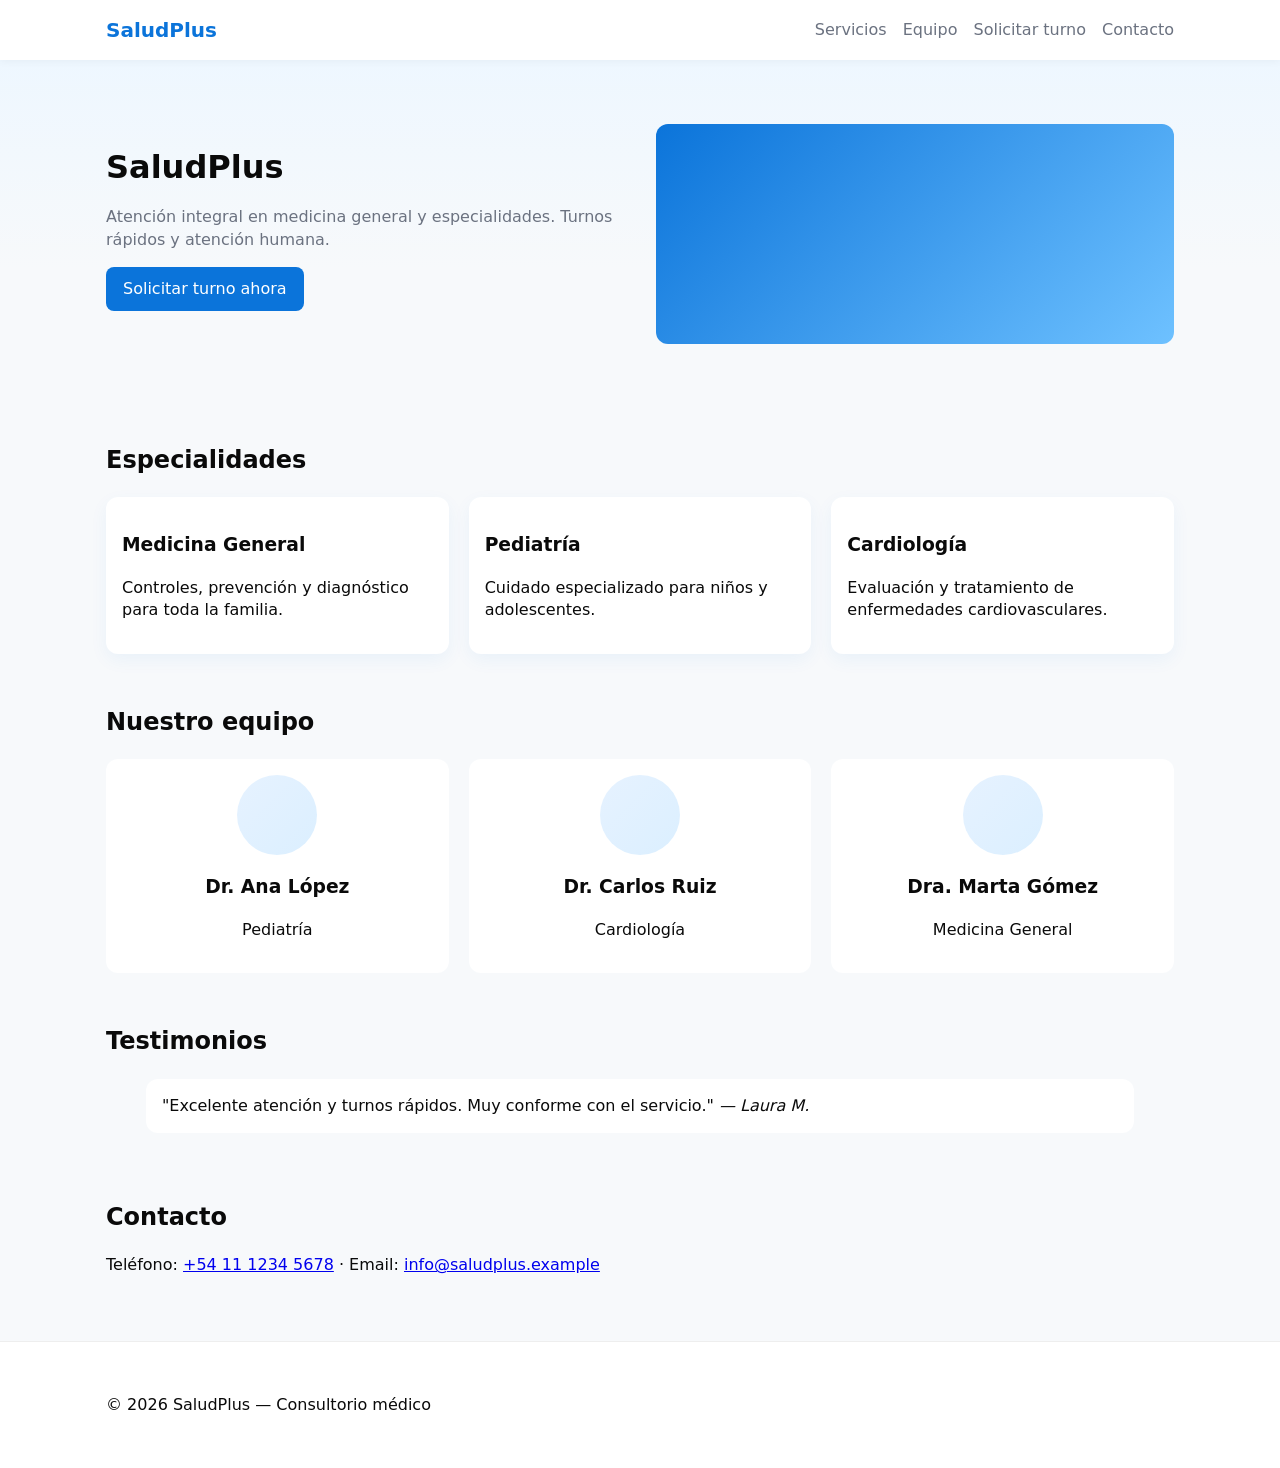
==== index.html @ 91ec7bbd "base esqueleto, todavía no están las imagenes ni nada responsivo." ====
<!doctype html>
<html lang="es">
	<head>
		<meta charset="utf-8" />
		<meta name="viewport" content="width=device-width, initial-scale=1" />
		<meta name="description" content="SaludPlus - Atención médica en diversas especialidades. Solicita turnos online de forma rápida y segura." />
		<title>SaludPlus - Consultorio Médico</title>
		<link rel="stylesheet" href="style.css" />
		<script defer src="script.js"></script>
	</head>
	<body>
		<a class="skip-link" href="#main">Saltar al contenido</a>

		<header class="site-header">
			<div class="container header-inner">
				<a class="logo" href="#">SaludPlus</a>
				<button class="nav-toggle" aria-controls="primary-navigation" aria-expanded="false" aria-label="Abrir menú">☰</button>
				<nav id="primary-navigation" class="primary-nav" aria-label="Navegación principal">
					<ul>
						<li><a href="#servicios">Servicios</a></li>
						<li><a href="#equipo">Equipo</a></li>
						<li><a href="#turnos" id="open-turno">Solicitar turno</a></li>
						<li><a href="#contacto">Contacto</a></li>
					</ul>
				</nav>
			</div>
		</header>

		<main id="main">
			<section class="hero">
				<div class="container hero-inner">
					<div class="hero-copy">
						<h1>SaludPlus</h1>
						<p>Atención integral en medicina general y especialidades. Turnos rápidos y atención humana.</p>
						<p><a class="btn primary" id="hero-turno">Solicitar turno ahora</a></p>
					</div>
					<div class="hero-visual" aria-hidden="true"></div>
				</div>
			</section>

			<section id="servicios" class="servicios container">
				<h2>Especialidades</h2>
				<div class="grid servicios-grid">
					<article class="card">
						<h3>Medicina General</h3>
						<p>Controles, prevención y diagnóstico para toda la familia.</p>
					</article>
					<article class="card">
						<h3>Pediatría</h3>
						<p>Cuidado especializado para niños y adolescentes.</p>
					</article>
					<article class="card">
						<h3>Cardiología</h3>
						<p>Evaluación y tratamiento de enfermedades cardiovasculares.</p>
					</article>
				</div>
			</section>

			<section id="equipo" class="equipo container">
				<h2>Nuestro equipo</h2>
				<div class="grid equipo-grid">
					<article class="profile">
						<div class="avatar" aria-hidden="true"></div>
						<h3>Dr. Ana López</h3>
						<p>Pediatría</p>
					</article>
					<article class="profile">
						<div class="avatar" aria-hidden="true"></div>
						<h3>Dr. Carlos Ruiz</h3>
						<p>Cardiología</p>
					</article>
					<article class="profile">
						<div class="avatar" aria-hidden="true"></div>
						<h3>Dra. Marta Gómez</h3>
						<p>Medicina General</p>
					</article>
				</div>
			</section>

			<section id="testimonios" class="testimonios container">
				<h2>Testimonios</h2>
				<blockquote>
					"Excelente atención y turnos rápidos. Muy conforme con el servicio."
					<cite>— Laura M.</cite>
				</blockquote>
			</section>

			<section id="contacto" class="contacto container">
				<h2>Contacto</h2>
				<p>Teléfono: <a href="tel:+541112345678">+54 11 1234 5678</a> · Email: <a href="mailto:info@saludplus.example">info@saludplus.example</a></p>
			</section>
		</main>

		<footer class="site-footer">
			<div class="container footer-inner">
				<p>© <span id="year"></span> SaludPlus — Consultorio médico</p>
			</div>
		</footer>

		<!-- Modal: Solicitar turno -->
		<div class="modal" id="modal-turno" aria-hidden="true" role="dialog" aria-modal="true" aria-labelledby="modal-title">
			<div class="modal-content">
				<button class="modal-close" aria-label="Cerrar">✕</button>
				<h3 id="modal-title">Solicitar turno</h3>
				<form id="form-turno" novalidate>
					<label>Nombre completo<input name="nombre" type="text" required /></label>
					<label>Teléfono<input name="telefono" type="tel" required /></label>
					<label>Email<input name="email" type="email" required /></label>
					<label>Especialidad
						<select name="especialidad" required>
							<option value="">Seleccionar</option>
							<option>Medicina General</option>
							<option>Pediatría</option>
							<option>Cardiología</option>
						</select>
					</label>
					<label>Fecha<input name="fecha" type="date" required /></label>
					<label>Hora<input name="hora" type="time" required /></label>
					<label>Comentario<textarea name="comentario" rows="3"></textarea></label>
					<div class="form-actions">
						<button type="submit" class="btn primary">Enviar solicitud</button>
						<button type="button" class="btn" id="cancel-turno">Cancelar</button>
					</div>
					<p class="form-status" aria-live="polite"></p>
				</form>
			</div>
		</div>

	</body>
</html>
---- style.css ----
:root{
	--bg:#f7f9fb;
	--card:#ffffff;
	--primary:#0b74da;
	--muted:#6b7280;
	--radius:12px;
	--max-width:1100px;
	--gap:1.25rem;
	font-family: Inter, system-ui, -apple-system, 'Segoe UI', Roboto, 'Helvetica Neue', Arial;
}

*{box-sizing:border-box}
html,body{height:100%}
body{margin:0;background:var(--bg);color:#0a0a0a;line-height:1.4}

.container{max-width:var(--max-width);margin:0 auto;padding:1rem}
.header-inner, .footer-inner{display:flex;align-items:center;justify-content:space-between}

.skip-link{position:absolute;left:-9999px;top:auto;width:1px;height:1px;overflow:hidden}
.skip-link:focus{left:0;top:0;width:auto;height:auto;padding:.5rem;background:#fff;border:1px solid #ddd}

.site-header{background:#fff;box-shadow:0 2px 8px rgba(10,10,10,.04);position:sticky;top:0;z-index:50}
.logo{font-weight:700;color:var(--primary);text-decoration:none;font-size:1.25rem}

.primary-nav ul{list-style:none;margin:0;padding:0;display:flex;gap:1rem}
.primary-nav a{text-decoration:none;color:var(--muted)}
.nav-toggle{display:none;background:transparent;border:0;font-size:1.25rem}

.hero{padding:3rem 0;background:linear-gradient(180deg, #eef7ff 0%, transparent 60%)}
.hero-inner{display:grid;grid-template-columns:1fr 1fr;gap:2rem;align-items:center}
.hero-copy h1{font-size:2rem;margin:.25rem 0}
.hero-copy p{color:var(--muted)}
.hero-visual{height:220px;background:linear-gradient(135deg,var(--primary),#6ec1ff);border-radius:12px}

.grid{display:grid;gap:var(--gap)}
.servicios-grid{grid-template-columns:repeat(3,1fr)}
.card{background:var(--card);padding:1rem;border-radius:var(--radius);box-shadow:0 6px 18px rgba(11,116,218,0.06)}

.equipo-grid{grid-template-columns:repeat(3,1fr)}
.profile{background:var(--card);padding:1rem;border-radius:var(--radius);text-align:center}
.avatar{height:80px;width:80px;border-radius:50%;background:linear-gradient(135deg,#e6f2ff,#dbefff);margin:0 auto 0.5rem}

.testimonios blockquote{background:var(--card);padding:1rem;border-radius:var(--radius)}

.site-footer{padding:1.25rem 0;background:#fff;margin-top:2rem;border-top:1px solid #eee}

.btn{display:inline-block;padding:.6rem 1rem;border-radius:8px;border:1px solid transparent;background:transparent;cursor:pointer}
.btn.primary{background:var(--primary);color:#fff}

/* Modal */
.modal{position:fixed;inset:0;display:none;align-items:center;justify-content:center;background:rgba(4,6,8,0.45);padding:1rem}
.modal[aria-hidden="false"]{display:flex}
.modal-content{background:var(--card);padding:1rem;border-radius:12px;max-width:480px;width:100%}
.modal-close{float:right;border:0;background:transparent;font-size:1.1rem}
.modal form label{display:block;margin:.5rem 0}
.form-actions{display:flex;gap:.5rem;justify-content:flex-end;margin-top:.75rem}
.form-status{color:var(--muted);font-size:.95rem;margin-top:.5rem}

/* Responsive */
@media (max-width:900px){
	.hero-inner{grid-template-columns:1fr}
	.servicios-grid,.equipo-grid{grid-template-columns:1fr}
}
@media (max-width:700px){
	.primary-nav{position:absolute;right:1rem;top:64px;background:#fff;padding:1rem;border-radius:8px;box-shadow:0 8px 24px rgba(0,0,0,.08);display:none}
	.primary-nav[data-open="true"]{display:block}
	.nav-toggle{display:inline-block}
}
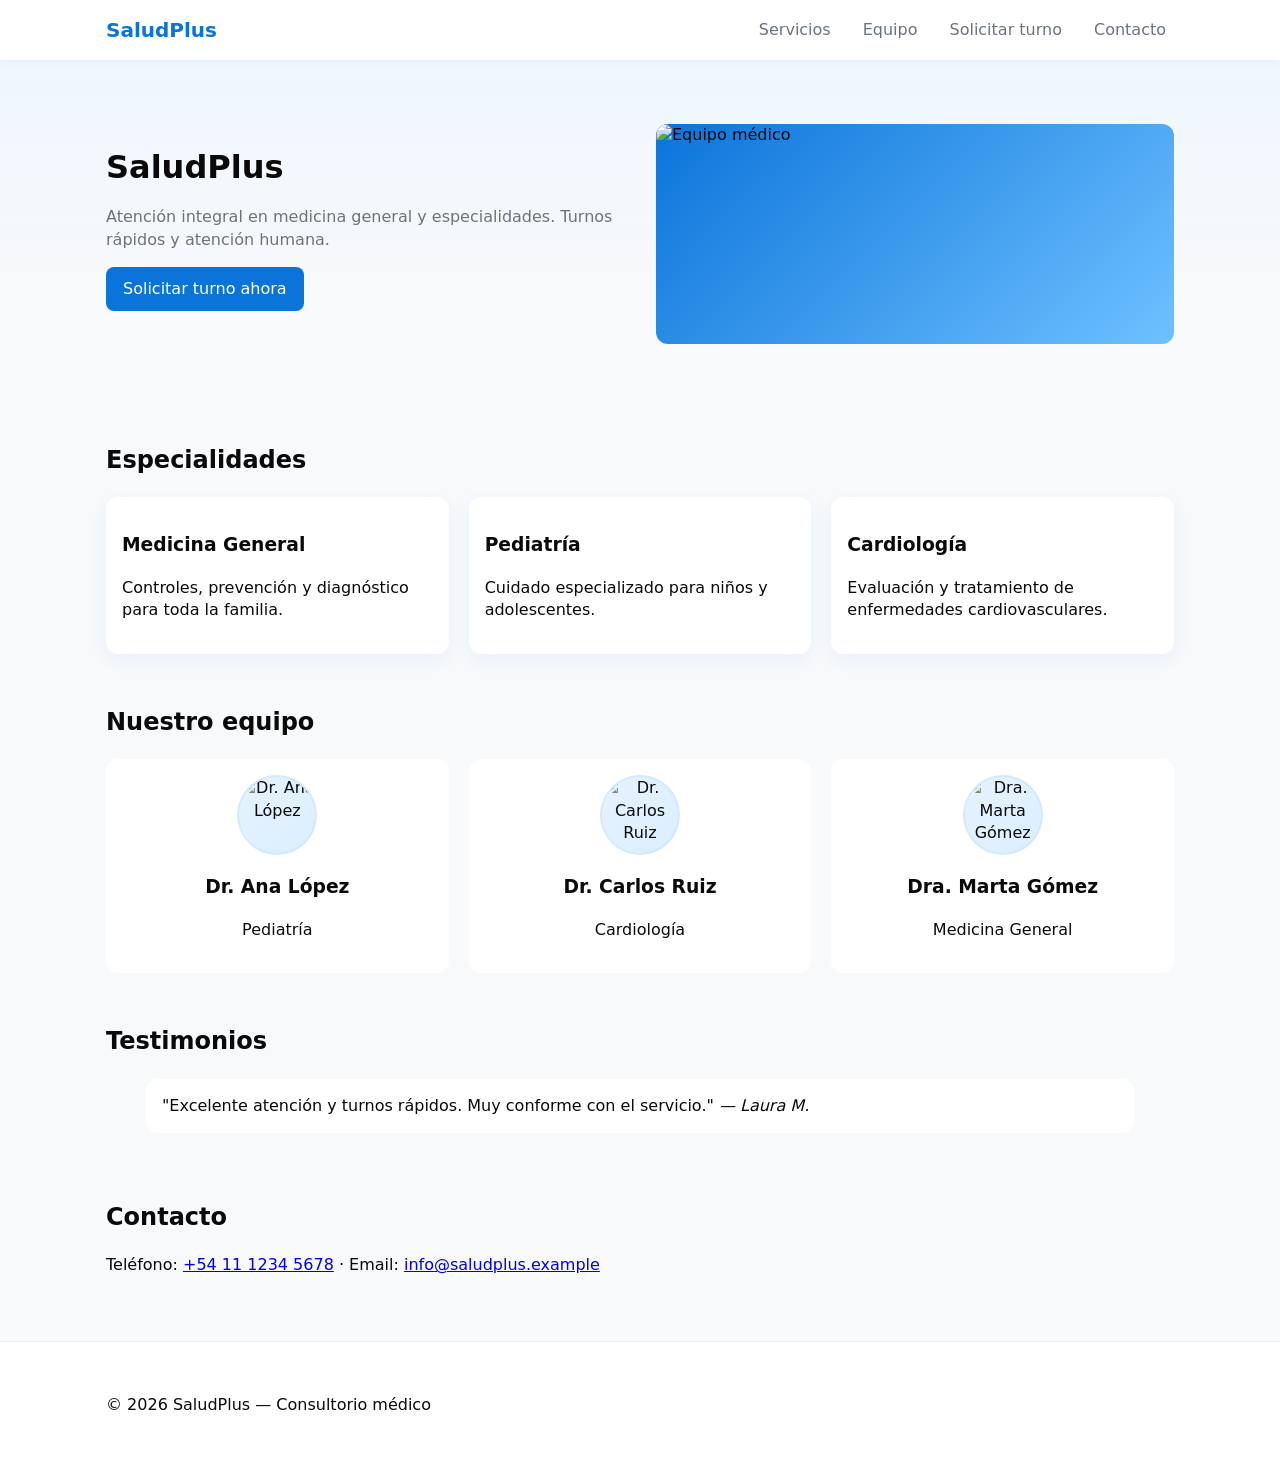
==== commit d0a1504a: "header responsive y avatares integrados (referencias a fotos locales)" ====
--- a/index.html
+++ b/index.html
@@ -34,7 +34,9 @@
 						<p>Atención integral en medicina general y especialidades. Turnos rápidos y atención humana.</p>
 						<p><a class="btn primary" id="hero-turno">Solicitar turno ahora</a></p>
 					</div>
-					<div class="hero-visual" aria-hidden="true"></div>
+					<div class="hero-visual" aria-hidden="true">
+						<img src="images/doctor%204.jpg" alt="Equipo médico" />
+					</div>
 				</div>
 			</section>
 
@@ -60,17 +62,17 @@
 				<h2>Nuestro equipo</h2>
 				<div class="grid equipo-grid">
 					<article class="profile">
-						<div class="avatar" aria-hidden="true"></div>
+						<img class="avatar" src="images/doctor%201.jpg" alt="Dr. Ana López" />
 						<h3>Dr. Ana López</h3>
 						<p>Pediatría</p>
 					</article>
 					<article class="profile">
-						<div class="avatar" aria-hidden="true"></div>
+						<img class="avatar" src="images/doctor%202.jpg" alt="Dr. Carlos Ruiz" />
 						<h3>Dr. Carlos Ruiz</h3>
 						<p>Cardiología</p>
 					</article>
 					<article class="profile">
-						<div class="avatar" aria-hidden="true"></div>
+						<img class="avatar" src="images/doctor%203.jpg" alt="Dra. Marta Gómez" />
 						<h3>Dra. Marta Gómez</h3>
 						<p>Medicina General</p>
 					</article>
--- a/style.css
+++ b/style.css
@@ -23,14 +23,16 @@
 .logo{font-weight:700;color:var(--primary);text-decoration:none;font-size:1.25rem}
 
 .primary-nav ul{list-style:none;margin:0;padding:0;display:flex;gap:1rem}
-.primary-nav a{text-decoration:none;color:var(--muted)}
+.primary-nav a{text-decoration:none;color:var(--muted);padding:.35rem .5rem;border-radius:6px}
+.primary-nav a:focus,.primary-nav a:hover{background:rgba(11,116,218,0.06);color:var(--primary);outline:none}
 .nav-toggle{display:none;background:transparent;border:0;font-size:1.25rem}
 
 .hero{padding:3rem 0;background:linear-gradient(180deg, #eef7ff 0%, transparent 60%)}
 .hero-inner{display:grid;grid-template-columns:1fr 1fr;gap:2rem;align-items:center}
 .hero-copy h1{font-size:2rem;margin:.25rem 0}
 .hero-copy p{color:var(--muted)}
-.hero-visual{height:220px;background:linear-gradient(135deg,var(--primary),#6ec1ff);border-radius:12px}
+.hero-visual{height:220px;border-radius:12px;overflow:hidden;display:flex;align-items:center;justify-content:center;background:linear-gradient(135deg,var(--primary),#6ec1ff)}
+.hero-visual img{width:100%;height:100%;object-fit:cover;display:block}
 
 .grid{display:grid;gap:var(--gap)}
 .servicios-grid{grid-template-columns:repeat(3,1fr)}
@@ -38,7 +40,8 @@
 
 .equipo-grid{grid-template-columns:repeat(3,1fr)}
 .profile{background:var(--card);padding:1rem;border-radius:var(--radius);text-align:center}
-.avatar{height:80px;width:80px;border-radius:50%;background:linear-gradient(135deg,#e6f2ff,#dbefff);margin:0 auto 0.5rem}
+.avatar{height:80px;width:80px;border-radius:50%;overflow:hidden;margin:0 auto 0.5rem;display:block;border:2px solid rgba(11,116,218,0.06);background:linear-gradient(135deg,#e6f2ff,#dbefff)}
+.avatar img{width:100%;height:100%;display:block;object-fit:cover}
 
 .testimonios blockquote{background:var(--card);padding:1rem;border-radius:var(--radius)}
 
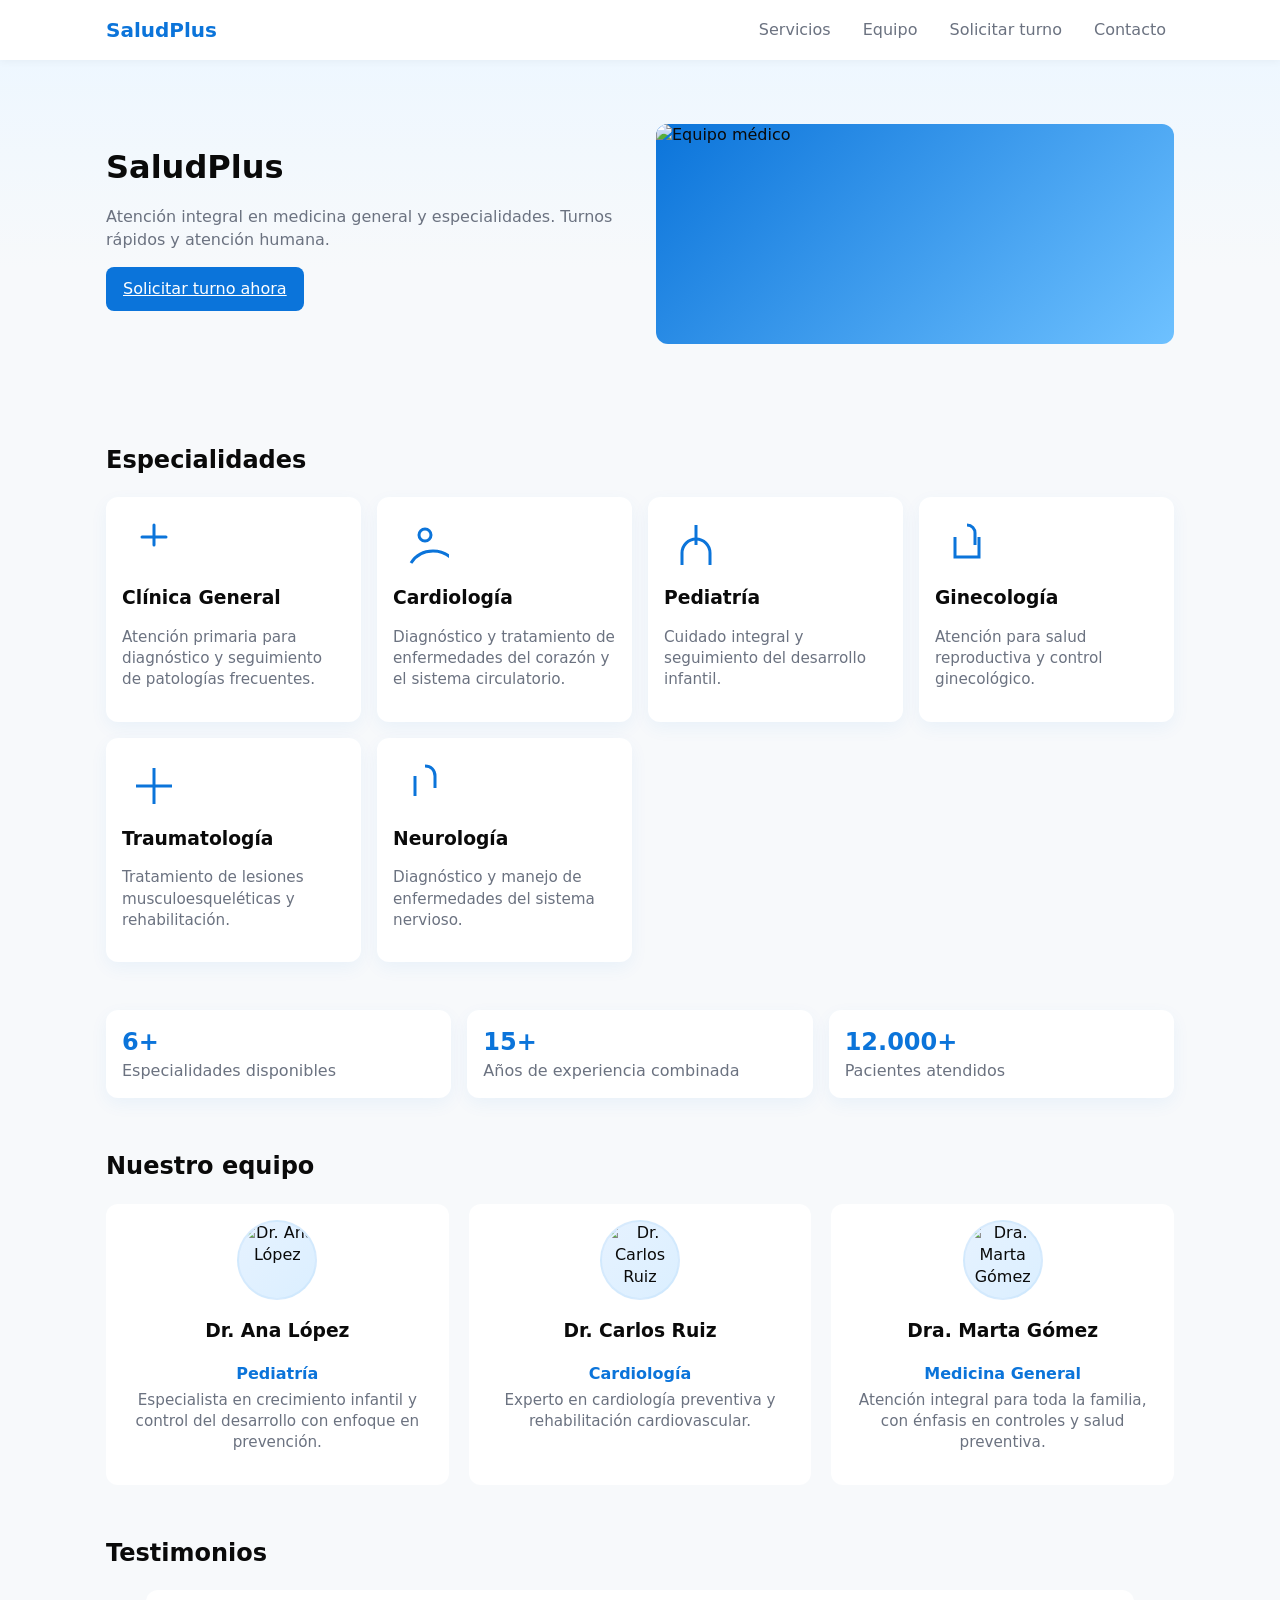
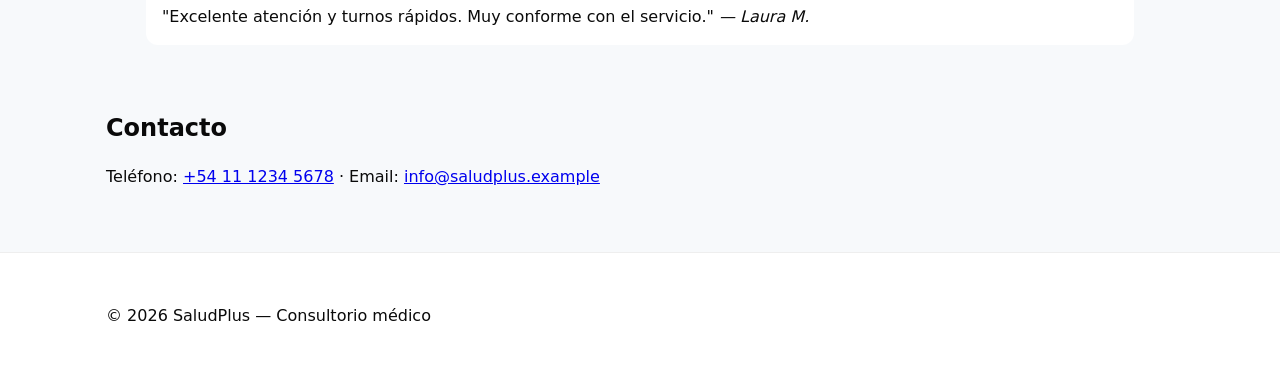
==== commit b007cb78: "turnos en página separada, grid de especialidades (6), highlights y bios de médicos" ====
--- a/index.html
+++ b/index.html
@@ -19,7 +19,7 @@
 					<ul>
 						<li><a href="#servicios">Servicios</a></li>
 						<li><a href="#equipo">Equipo</a></li>
-						<li><a href="#turnos" id="open-turno">Solicitar turno</a></li>
+						<li><a href="turnos.html">Solicitar turno</a></li>
 						<li><a href="#contacto">Contacto</a></li>
 					</ul>
 				</nav>
@@ -32,7 +32,7 @@
 					<div class="hero-copy">
 						<h1>SaludPlus</h1>
 						<p>Atención integral en medicina general y especialidades. Turnos rápidos y atención humana.</p>
-						<p><a class="btn primary" id="hero-turno">Solicitar turno ahora</a></p>
+						<p><a class="btn primary" href="turnos.html">Solicitar turno ahora</a></p>
 					</div>
 					<div class="hero-visual" aria-hidden="true">
 						<img src="images/doctor%204.jpg" alt="Equipo médico" />
@@ -43,18 +43,65 @@
 			<section id="servicios" class="servicios container">
 				<h2>Especialidades</h2>
 				<div class="grid servicios-grid">
-					<article class="card">
-						<h3>Medicina General</h3>
-						<p>Controles, prevención y diagnóstico para toda la familia.</p>
+					<article class="card servicio">
+						<div class="icon" aria-hidden="true">
+							<svg width="48" height="48" viewBox="0 0 24 24" fill="none" xmlns="http://www.w3.org/2000/svg"><path d="M12 2v10" stroke="#0B74DA" stroke-width="1.5" stroke-linecap="round" stroke-linejoin="round"/><path d="M6 8h12" stroke="#0B74DA" stroke-width="1.5" stroke-linecap="round" stroke-linejoin="round"/></svg>
+						</div>
+						<h3>Clínica General</h3>
+						<p>Atención primaria para diagnóstico y seguimiento de patologías frecuentes.</p>
 					</article>
-					<article class="card">
+					<article class="card servicio">
+						<div class="icon" aria-hidden="true">
+							<svg width="48" height="48" viewBox="0 0 24 24" fill="none"><circle cx="12" cy="7" r="3" stroke="#0B74DA" stroke-width="1.5"/><path d="M5 21c2.5-4 6.5-6 11-6s8.5 2 11 6" stroke="#0B74DA" stroke-width="1.5"/></svg>
+						</div>
+						<h3>Cardiología</h3>
+						<p>Diagnóstico y tratamiento de enfermedades del corazón y el sistema circulatorio.</p>
+					</article>
+					<article class="card servicio">
+						<div class="icon" aria-hidden="true">
+							<svg width="48" height="48" viewBox="0 0 24 24" fill="none"><path d="M12 2v10" stroke="#0B74DA" stroke-width="1.5"/><path d="M5 22v-6a7 7 0 0114 0v6" stroke="#0B74DA" stroke-width="1.5"/></svg>
+						</div>
 						<h3>Pediatría</h3>
-						<p>Cuidado especializado para niños y adolescentes.</p>
+						<p>Cuidado integral y seguimiento del desarrollo infantil.</p>
 					</article>
-					<article class="card">
-						<h3>Cardiología</h3>
-						<p>Evaluación y tratamiento de enfermedades cardiovasculares.</p>
+					<article class="card servicio">
+						<div class="icon" aria-hidden="true">
+							<svg width="48" height="48" viewBox="0 0 24 24" fill="none"><path d="M12 2c2.5 0 4 2 4 4v6" stroke="#0B74DA" stroke-width="1.5"/><path d="M6 8v10h12V8" stroke="#0B74DA" stroke-width="1.5"/></svg>
+						</div>
+						<h3>Ginecología</h3>
+						<p>Atención para salud reproductiva y control ginecológico.</p>
 					</article>
+					<article class="card servicio">
+						<div class="icon" aria-hidden="true">
+							<svg width="48" height="48" viewBox="0 0 24 24" fill="none"><path d="M3 12h18" stroke="#0B74DA" stroke-width="1.5"/><path d="M12 3v18" stroke="#0B74DA" stroke-width="1.5"/></svg>
+						</div>
+						<h3>Traumatología</h3>
+						<p>Tratamiento de lesiones musculoesqueléticas y rehabilitación.</p>
+					</article>
+					<article class="card servicio">
+						<div class="icon" aria-hidden="true">
+							<svg width="48" height="48" viewBox="0 0 24 24" fill="none"><path d="M12 2c3 0 5 2 5 5v6" stroke="#0B74DA" stroke-width="1.5"/><path d="M7 7v10" stroke="#0B74DA" stroke-width="1.5"/></svg>
+						</div>
+						<h3>Neurología</h3>
+						<p>Diagnóstico y manejo de enfermedades del sistema nervioso.</p>
+					</article>
+				</div>
+			</section>
+
+			<section class="highlights container" aria-label="Datos destacados">
+				<div class="grid highlights-grid">
+					<div class="highlight card">
+						<h3>6+</h3>
+						<p>Especialidades disponibles</p>
+					</div>
+					<div class="highlight card">
+						<h3>15+</h3>
+						<p>Años de experiencia combinada</p>
+					</div>
+					<div class="highlight card">
+						<h3>12.000+</h3>
+						<p>Pacientes atendidos</p>
+					</div>
 				</div>
 			</section>
 
@@ -64,17 +111,20 @@
 					<article class="profile">
 						<img class="avatar" src="images/doctor%201.jpg" alt="Dr. Ana López" />
 						<h3>Dr. Ana López</h3>
-						<p>Pediatría</p>
+						<p class="specialidad">Pediatría</p>
+						<p class="bio">Especialista en crecimiento infantil y control del desarrollo con enfoque en prevención.</p>
 					</article>
 					<article class="profile">
 						<img class="avatar" src="images/doctor%202.jpg" alt="Dr. Carlos Ruiz" />
 						<h3>Dr. Carlos Ruiz</h3>
-						<p>Cardiología</p>
+						<p class="specialidad">Cardiología</p>
+						<p class="bio">Experto en cardiología preventiva y rehabilitación cardiovascular.</p>
 					</article>
 					<article class="profile">
 						<img class="avatar" src="images/doctor%203.jpg" alt="Dra. Marta Gómez" />
 						<h3>Dra. Marta Gómez</h3>
-						<p>Medicina General</p>
+						<p class="specialidad">Medicina General</p>
+						<p class="bio">Atención integral para toda la familia, con énfasis en controles y salud preventiva.</p>
 					</article>
 				</div>
 			</section>
@@ -99,34 +149,7 @@
 			</div>
 		</footer>
 
-		<!-- Modal: Solicitar turno -->
-		<div class="modal" id="modal-turno" aria-hidden="true" role="dialog" aria-modal="true" aria-labelledby="modal-title">
-			<div class="modal-content">
-				<button class="modal-close" aria-label="Cerrar">✕</button>
-				<h3 id="modal-title">Solicitar turno</h3>
-				<form id="form-turno" novalidate>
-					<label>Nombre completo<input name="nombre" type="text" required /></label>
-					<label>Teléfono<input name="telefono" type="tel" required /></label>
-					<label>Email<input name="email" type="email" required /></label>
-					<label>Especialidad
-						<select name="especialidad" required>
-							<option value="">Seleccionar</option>
-							<option>Medicina General</option>
-							<option>Pediatría</option>
-							<option>Cardiología</option>
-						</select>
-					</label>
-					<label>Fecha<input name="fecha" type="date" required /></label>
-					<label>Hora<input name="hora" type="time" required /></label>
-					<label>Comentario<textarea name="comentario" rows="3"></textarea></label>
-					<div class="form-actions">
-						<button type="submit" class="btn primary">Enviar solicitud</button>
-						<button type="button" class="btn" id="cancel-turno">Cancelar</button>
-					</div>
-					<p class="form-status" aria-live="polite"></p>
-				</form>
-			</div>
-		</div>
+		<!-- Turnos ahora en página separada: turnos.html -->
 
 	</body>
 </html>
--- a/style.css
+++ b/style.css
@@ -35,12 +35,22 @@
 .hero-visual img{width:100%;height:100%;object-fit:cover;display:block}
 
 .grid{display:grid;gap:var(--gap)}
-.servicios-grid{grid-template-columns:repeat(3,1fr)}
+.servicios-grid{display:grid;grid-template-columns:repeat(auto-fit,minmax(220px,1fr));gap:1rem}
+.servicio .icon{height:64px;width:64px;display:flex;align-items:center;justify-content:center;margin-bottom:.5rem}
+.servicio h3{margin:.25rem 0}
+.servicio p{color:var(--muted);font-size:.95rem}
+
+.highlights-grid{display:grid;grid-template-columns:repeat(3,1fr);gap:1rem;margin-top:1rem}
+.highlight h3{margin:0;font-size:1.5rem;color:var(--primary)}
+.highlight p{margin:0;color:var(--muted)}
 .card{background:var(--card);padding:1rem;border-radius:var(--radius);box-shadow:0 6px 18px rgba(11,116,218,0.06)}
 
 .equipo-grid{grid-template-columns:repeat(3,1fr)}
 .profile{background:var(--card);padding:1rem;border-radius:var(--radius);text-align:center}
 .avatar{height:80px;width:80px;border-radius:50%;overflow:hidden;margin:0 auto 0.5rem;display:block;border:2px solid rgba(11,116,218,0.06);background:linear-gradient(135deg,#e6f2ff,#dbefff)}
+.avatar img{width:100%;height:100%;display:block;object-fit:cover}
+.specialidad{font-weight:600;color:var(--primary);margin:0.25rem 0}
+.bio{color:var(--muted);font-size:.95rem;margin-top:.25rem}
 .avatar img{width:100%;height:100%;display:block;object-fit:cover}
 
 .testimonios blockquote{background:var(--card);padding:1rem;border-radius:var(--radius)}
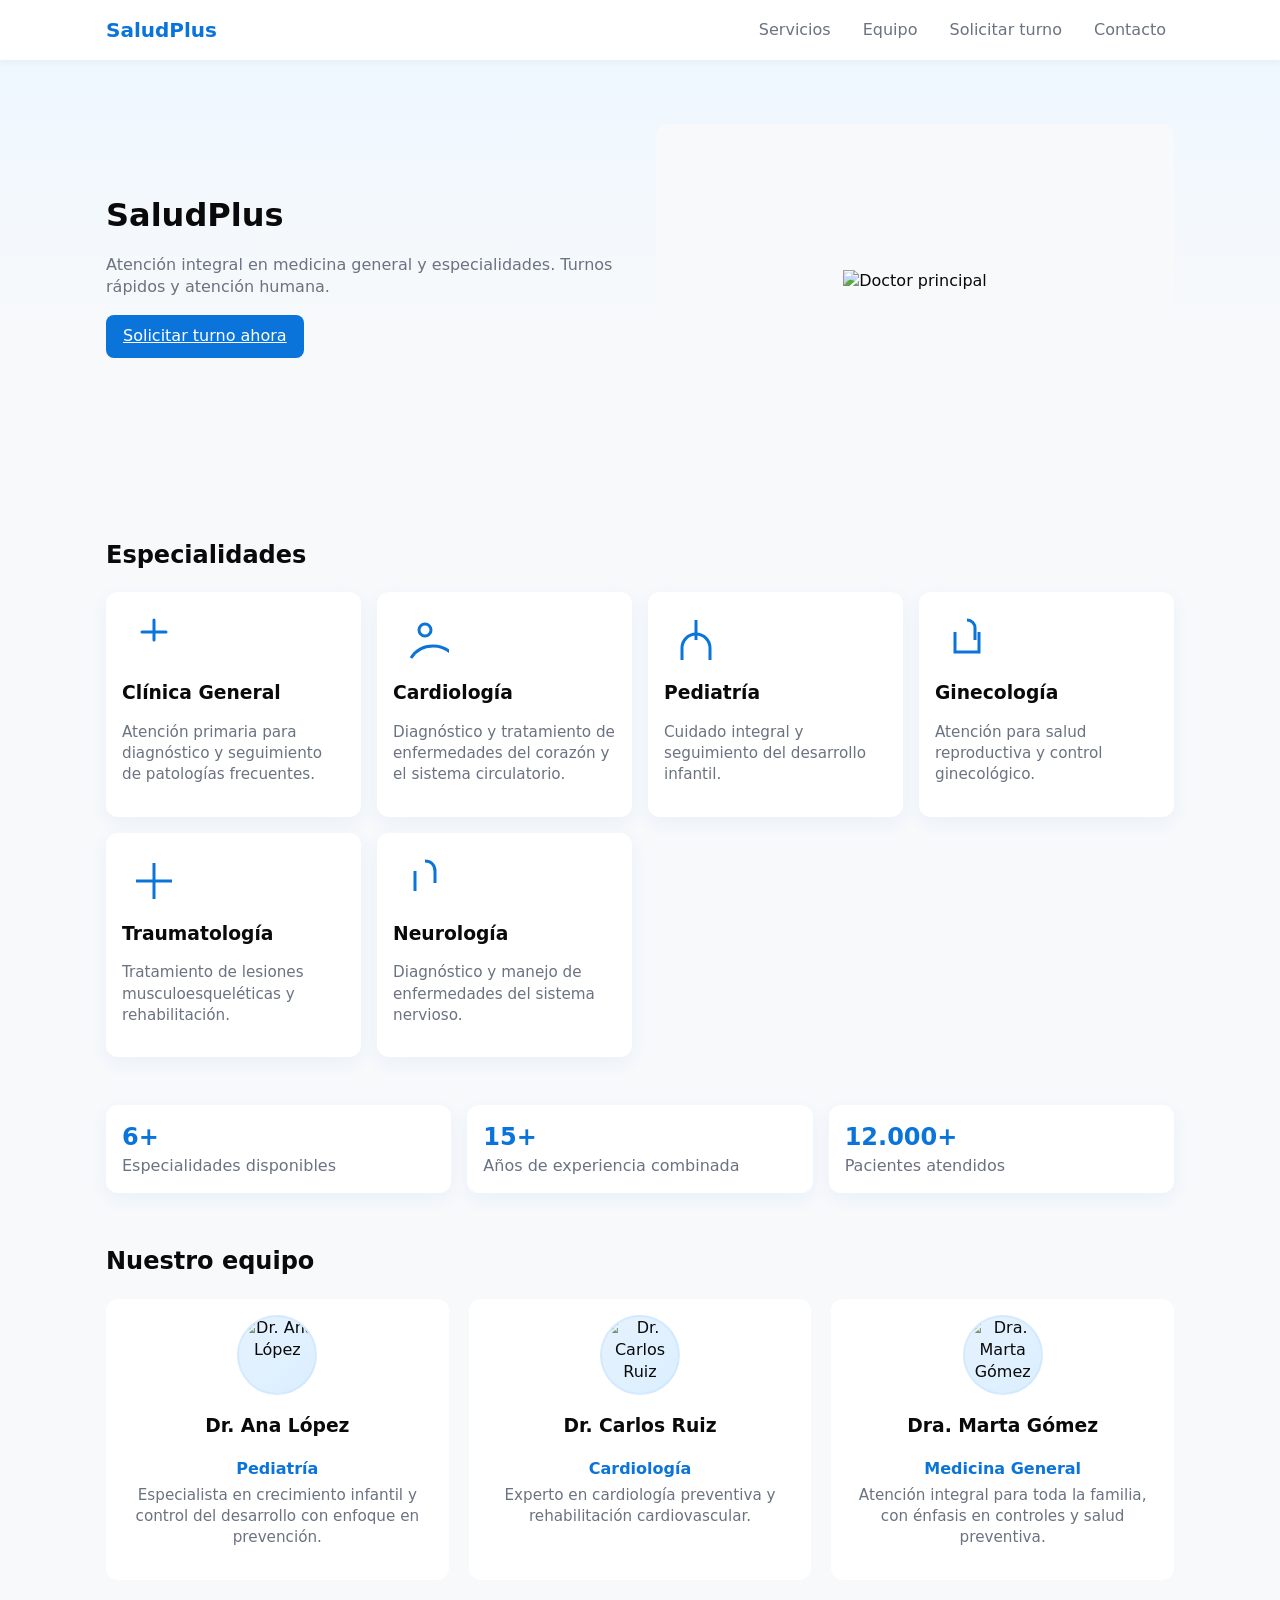
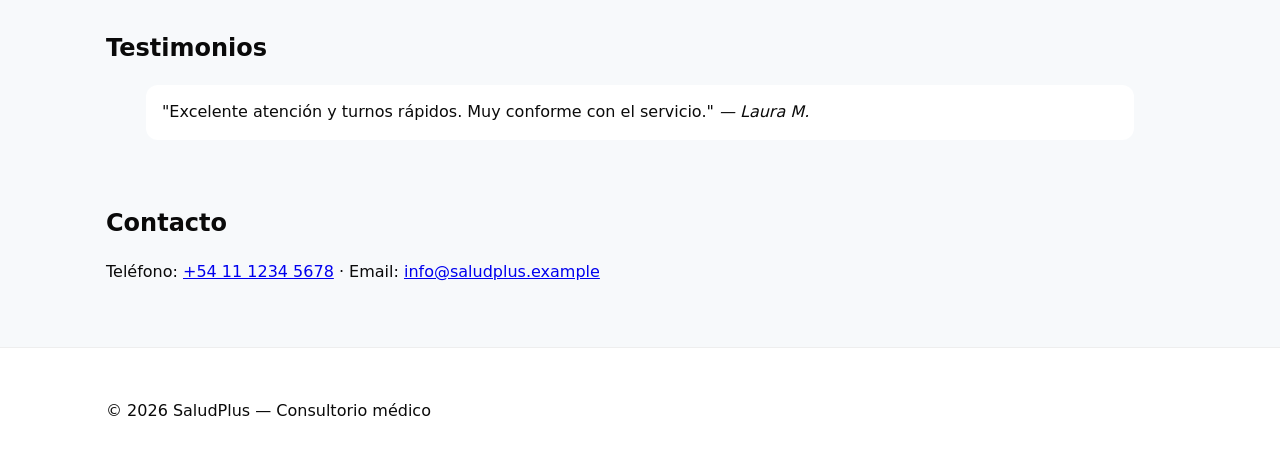
==== commit ecc35ad6: "fix: cambiar imagen principal por doctor principal" ====
--- a/index.html
+++ b/index.html
@@ -35,7 +35,7 @@
 						<p><a class="btn primary" href="turnos.html">Solicitar turno ahora</a></p>
 					</div>
 					<div class="hero-visual" aria-hidden="true">
-						<img src="images/doctor%204.jpg" alt="Equipo médico" />
+						<img src="images/doctor%201.jpg" alt="Doctor principal" />
 					</div>
 				</div>
 			</section>
--- a/style.css
+++ b/style.css
@@ -31,8 +31,19 @@
 .hero-inner{display:grid;grid-template-columns:1fr 1fr;gap:2rem;align-items:center}
 .hero-copy h1{font-size:2rem;margin:.25rem 0}
 .hero-copy p{color:var(--muted)}
-.hero-visual{height:220px;border-radius:12px;overflow:hidden;display:flex;align-items:center;justify-content:center;background:linear-gradient(135deg,var(--primary),#6ec1ff)}
-.hero-visual img{width:100%;height:100%;object-fit:cover;display:block}
+.hero-visual{height:clamp(220px,35vh,380px);border-radius:12px;overflow:hidden;display:flex;align-items:center;justify-content:center;background:var(--bg)}
+.hero-visual img{max-width:100%;max-height:100%;object-fit:contain;object-position:center;display:block}
+
+/* Field error */
+.field-error{display:block;color:#b91c1c;font-size:.85rem;margin-top:.25rem}
+
+/* Toast notifications */
+.toast-container{position:fixed;right:1rem;bottom:1rem;display:flex;flex-direction:column;gap:.5rem;z-index:9999}
+.toast{min-width:220px;padding:.6rem 1rem;border-radius:10px;color:#fff;box-shadow:0 6px 18px rgba(2,6,23,.2);font-weight:600}
+.toast--success{background:linear-gradient(90deg,#16a34a,#34d399)}
+.toast--error{background:linear-gradient(90deg,#dc2626,#f97316)}
+.toast-hide{opacity:0;transform:translateY(8px);transition:all .22s ease}
+.toast-show{opacity:1;transform:none;transition:all .22s ease}
 
 .grid{display:grid;gap:var(--gap)}
 .servicios-grid{display:grid;grid-template-columns:repeat(auto-fit,minmax(220px,1fr));gap:1rem}
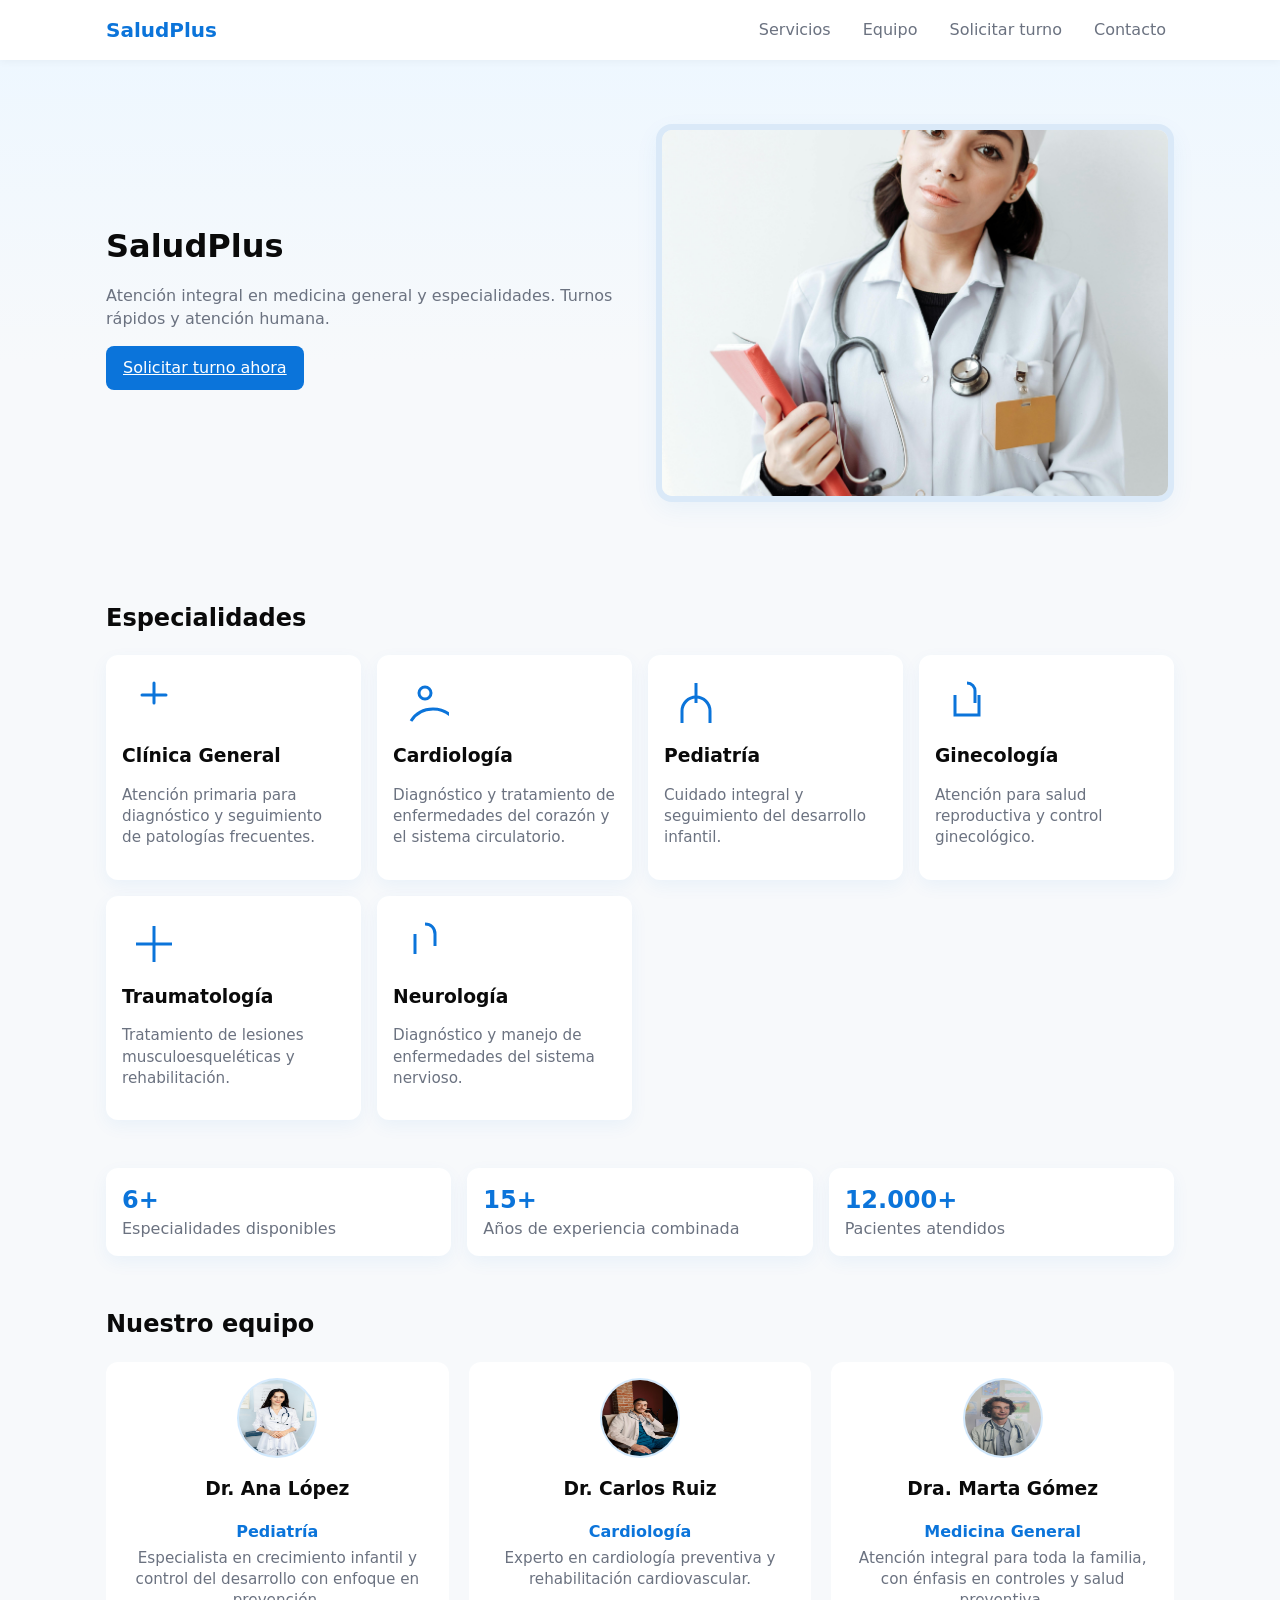
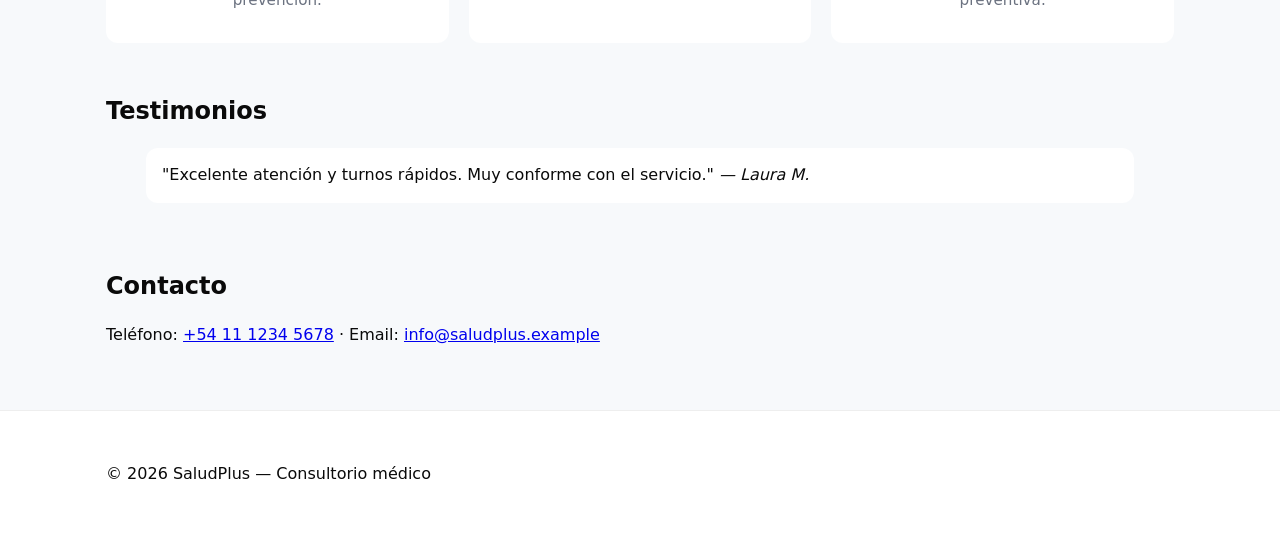
==== commit 6f2d21d0: "chore: subir proyecto completo" ====
--- a/index.html
+++ b/index.html
@@ -35,7 +35,7 @@
 						<p><a class="btn primary" href="turnos.html">Solicitar turno ahora</a></p>
 					</div>
 					<div class="hero-visual" aria-hidden="true">
-						<img src="images/doctor%201.jpg" alt="Doctor principal" />
+						<img src="images/doctor%20imagen%20principal.jpg" alt="Doctor principal" />
 					</div>
 				</div>
 			</section>
--- a/style.css
+++ b/style.css
@@ -31,8 +31,8 @@
 .hero-inner{display:grid;grid-template-columns:1fr 1fr;gap:2rem;align-items:center}
 .hero-copy h1{font-size:2rem;margin:.25rem 0}
 .hero-copy p{color:var(--muted)}
-.hero-visual{height:clamp(220px,35vh,380px);border-radius:12px;overflow:hidden;display:flex;align-items:center;justify-content:center;background:var(--bg)}
-.hero-visual img{max-width:100%;max-height:100%;object-fit:contain;object-position:center;display:block}
+.hero-visual{height:clamp(280px,42vh,520px);border-radius:16px;overflow:hidden;display:flex;align-items:center;justify-content:center;background:var(--bg);border:6px solid rgba(11,116,218,0.12);box-shadow:0 8px 24px rgba(11,116,218,0.06)}
+.hero-visual img{width:100%;height:100%;object-fit:cover;object-position:center;display:block}
 
 /* Field error */
 .field-error{display:block;color:#b91c1c;font-size:.85rem;margin-top:.25rem}
